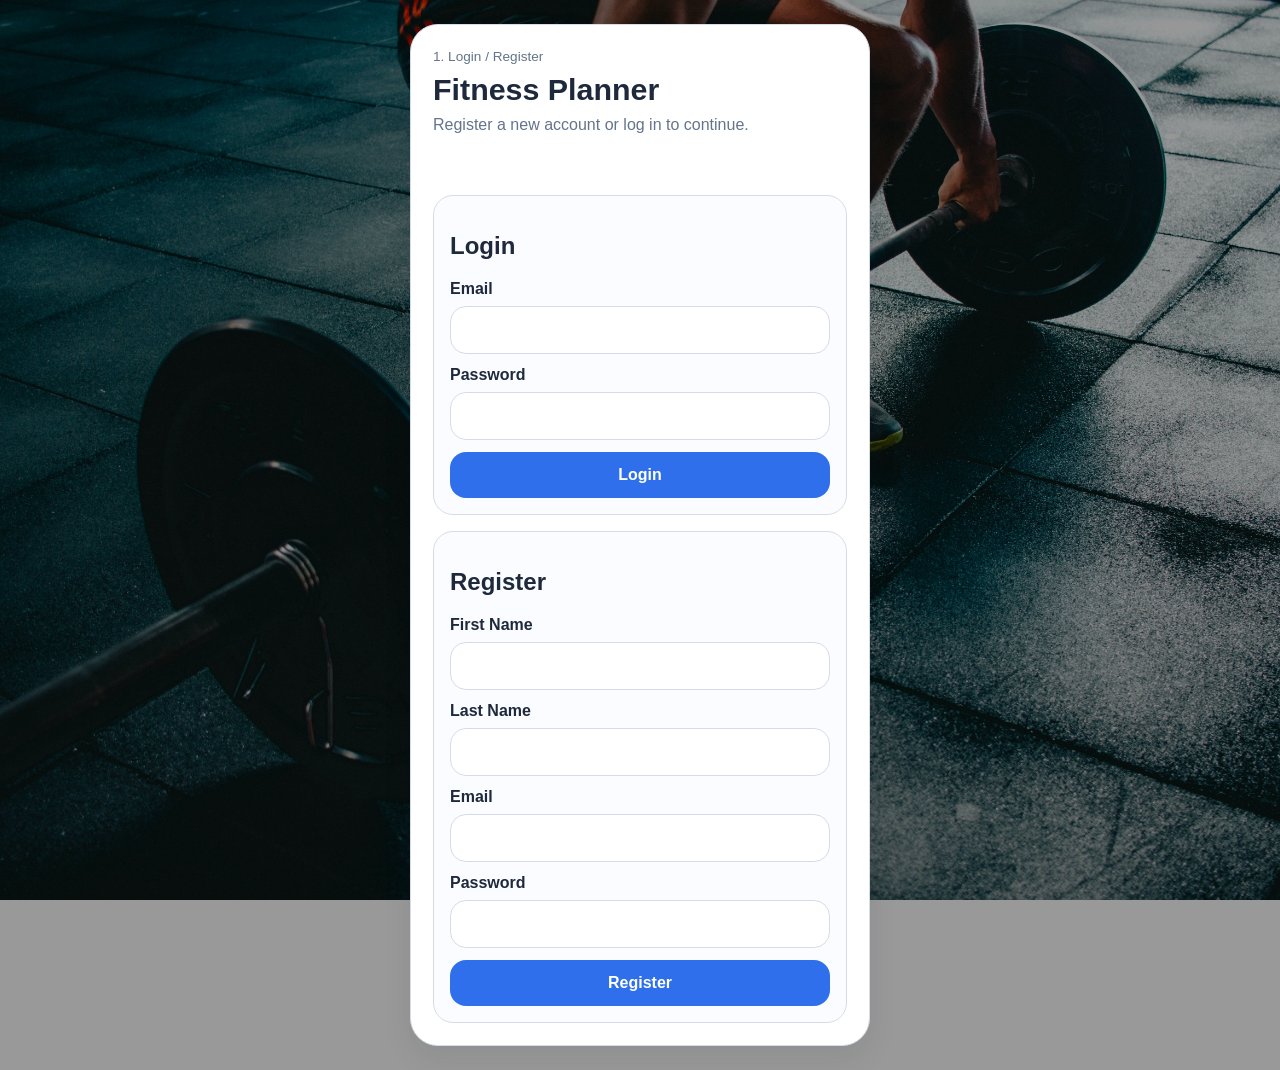
==== balance-frontend/event-entries.html @ 250fc9c7 "Added entries page and modified dashboard." ====
<!DOCTYPE html>
<html lang="en">
<head>
  <meta charset="UTF-8" />
  <meta name="viewport" content="width=device-width, initial-scale=1.0" />
  <title>BALANCE - Event Entries</title>
  <link rel="stylesheet" href="./css/styles.css" />
</head>
<body>
  <main class="app-shell">
    <section class="screen-card">
      <div class="screen-header">
        <div class="topbar">
          <button id="logoutBtn" type="button">Logout</button>
        </div>
        <h1>Events</h1>
        <p>View and manage events for the selected date.</p>
      </div>

      <div id="statusMessage" class="success-box" style="display:none;"></div>

      <div class="compact-bar">
        <div>
          <label for="selectedDateDisplay">Selected Date</label>
          <input id="selectedDateDisplay" type="text" readonly />
        </div>
      </div>

      <section class="info-card">
        <table class="entry-table equal-columns">
          <thead>
            <tr>
              <th>Title</th>
              <th>Type</th>
              <th>Stress</th>
              <th>Actions</th>
            </tr>
          </thead>
          <tbody id="eventTableBody">
            <tr>
              <td colspan="4">Loading...</td>
            </tr>
          </tbody>
        </table>
      </section>

      <div class="toolbar equal-actions">
        <a class="button-link btn-outline-link" href="./dashboard.html">Back to Dashboard</a>
        <a class="button-link" id="newLogBtn" href="./events.html?returnTo=event-entries">New Log</a>
      </div>
    </section>
  </main>

  <script type="module" src="./js/event-entries.js"></script>
</body>
</html>
---- balance-frontend/css/styles.css ----
* { box-sizing: border-box; }
:root {
  --bg: #eef2f8; --card: #ffffff; --text: #1e293b; --muted: #64748b; --border: #d6dce7;
  --primary: #2f6feb; --secondary: #52637d; --soft: #edf4ff; --success: #dff6e7;
  --warning: #fff1d6; --danger: #fee2e2; --shadow: 0 12px 30px rgba(15, 23, 42, 0.08);
}
body {
  margin: 0;
  font-family: Arial, Helvetica, sans-serif;
  background:
    linear-gradient(rgba(0,0,0,0.4), rgba(0,0,0,0.4)),
    url("../images/bg.jpg") no-repeat center center fixed;
  background-size: cover;
  color: var(--text);
}
.app-shell { min-height: 100vh; padding: 24px 16px; display: flex; justify-content: center; align-items: flex-start; }
.screen-card { width: 100%; max-width: 460px; background: var(--card); border: 1px solid var(--border); border-radius: 28px; box-shadow: var(--shadow); padding: 22px; }
.screen-header { margin-bottom: 18px; }
.screen-step { display: inline-block; font-size: 0.85rem; color: var(--muted); margin-bottom: 8px; }
.screen-header h1 { margin: 0 0 6px; font-size: 1.9rem; }
.screen-header p { margin: 0; color: var(--muted); line-height: 1.5; }
.form-stack { display: grid; gap: 12px; margin-top: 16px; }
.grid-two { display: grid; grid-template-columns: 1fr 1fr; gap: 12px; }
label { display: block; font-weight: bold; margin-bottom: 8px; }
input, textarea, select, button, .button-link {
  width: 100%;
  font-size: 1rem;
  border-radius: 16px;
}
input, textarea, select {
  border: 1px solid var(--border);
  padding: 14px;
  background: #fff;
  color: var(--text);
}
input, textarea { border: 1px solid var(--border); padding: 14px; background: #fff; }
textarea { min-height: 84px; resize: vertical; }
button, .button-link { border: none; padding: 14px 16px; cursor: pointer; font-weight: bold; background: var(--primary); color: #fff; text-align: center; text-decoration: none; display: inline-flex; justify-content: center; align-items: center; }
.btn-secondary, .btn-secondary-link { background: var(--secondary); }
.btn-outline-link { background: #fff; color: var(--text); border: 1px solid var(--border); }
.toolbar { display: flex; gap: 12px; margin-top: 16px; flex-wrap: wrap; }
.split-links > * { flex: 1; }
.status { margin-top: 14px; color: var(--muted); min-height: 24px; }
.mini-panel, .info-card { margin-top: 16px; background: #fbfcff; border: 1px solid var(--border); border-radius: 20px; padding: 16px; }
.accent-card { background: var(--soft); }
.list-cards { display: grid; gap: 10px; margin-top: 12px; }
.list-card { padding: 12px; border-radius: 16px; border: 1px solid var(--border); background: #fff; }
.empty-state { color: var(--muted); }
.badge { display: inline-flex; padding: 8px 14px; border-radius: 999px; font-weight: bold; }
.badge-low { background: var(--success); }
.badge-medium { background: var(--warning); }
.badge-high { background: var(--danger); }
.info-body { color: var(--text); line-height: 1.6; }
.compact-bar { display: grid; grid-template-columns: 1fr 1fr auto; gap: 10px; align-items: end; }
.stats-row { display: grid; grid-template-columns: 1fr 1fr; gap: 10px; }
.mini-stat { background: #fff; border: 1px solid var(--border); border-radius: 16px; padding: 12px; }
.mini-stat span { display: block; font-size: 0.9rem; color: var(--muted); margin-bottom: 6px; }
.mini-stat strong { font-size: 1.4rem; }
.icon-choice-row, .chip-row { display: flex; gap: 10px; flex-wrap: wrap; }
.icon-pill, .chip { padding: 10px 14px; border-radius: 999px; background: #fff; border: 1px solid var(--border); font-weight: bold; }
.chart-row { display: grid; gap: 12px; }
.bar-group span { display: block; margin-bottom: 6px; color: var(--muted); }
.bar-fill { height: 18px; border-radius: 999px; background: linear-gradient(90deg, #f59e0b, #f97316); width: 10%; }
.bar-fill.alt { background: linear-gradient(90deg, #3b82f6, #2563eb); }
.bar-fill.soft { background: linear-gradient(90deg, #10b981, #22c55e); }
.topbar {
  display: flex;
  justify-content: space-between;
  align-items: center;
}

/* Logout button */
.logout-btn {
  font-size: 20px;
  background: transparent;
  border: none;
  cursor: pointer;
  color: #64748b;
  transition: transform 0.15s ease, color 0.15s ease;
  position: relative;
}

/* Hover effect */
.logout-btn:hover {
  color: #ef4444;
  transform: scale(1.15);
}

/* Tooltip text */
.logout-btn::after {
  content: "Logout";
  position: absolute;
  top: 120%;
  right: 0;
  background: #111827;
  color: #fff;
  padding: 4px 8px;
  font-size: 12px;
  border-radius: 4px;
  opacity: 0;
  pointer-events: none;
  transition: opacity 0.2s ease;
  white-space: nowrap;
}
.equal-actions {
  display: flex;
  gap: 12px;
}

.equal-actions > * {
  flex: 1;
}

.split-links {
  display: flex;
  gap: 12px;
}

.split-links > * {
  width: 100%;
}

.entry-table.equal-columns {
  width: 100%;
  table-layout: fixed;
}

.entry-table.equal-columns th,
.entry-table.equal-columns td {
  width: auto;
  text-align: center;
  vertical-align: middle;
}

.entry-table.equal-columns th {
  white-space: nowrap;
}

.action-cell {
  display: flex;
  justify-content: center;
  align-items: center;
  gap: 10px;
}

.icon-btn {
  border: none;
  background-color: #2563eb; /* blue */
  color: white;
  cursor: pointer;
  font-size: 0.9rem;
  padding: 6px 10px;
  border-radius: 6px;
  display: inline-flex;
  align-items: center;
  justify-content: center;
  min-width: 32px;
  height: 32px;
}

.icon-btn:hover {
  background-color: #1d4ed8; /* darker blue */
  transform: scale(1.05);
}

.button-link,
.toolbar button {
  display: inline-flex;
  align-items: center;
  justify-content: center;
  text-align: center;
}

@media (max-width: 640px) {
  .equal-actions {
    flex-direction: row;
  }

  .equal-actions > * {
    flex: 1;
    min-width: 0;
  }
}
/* Show tooltip on hover */
.logout-btn:hover::after {
  opacity: 1;
}
@media (max-width: 520px) {
  .compact-bar, .grid-two, .stats-row { grid-template-columns: 1fr; }
}
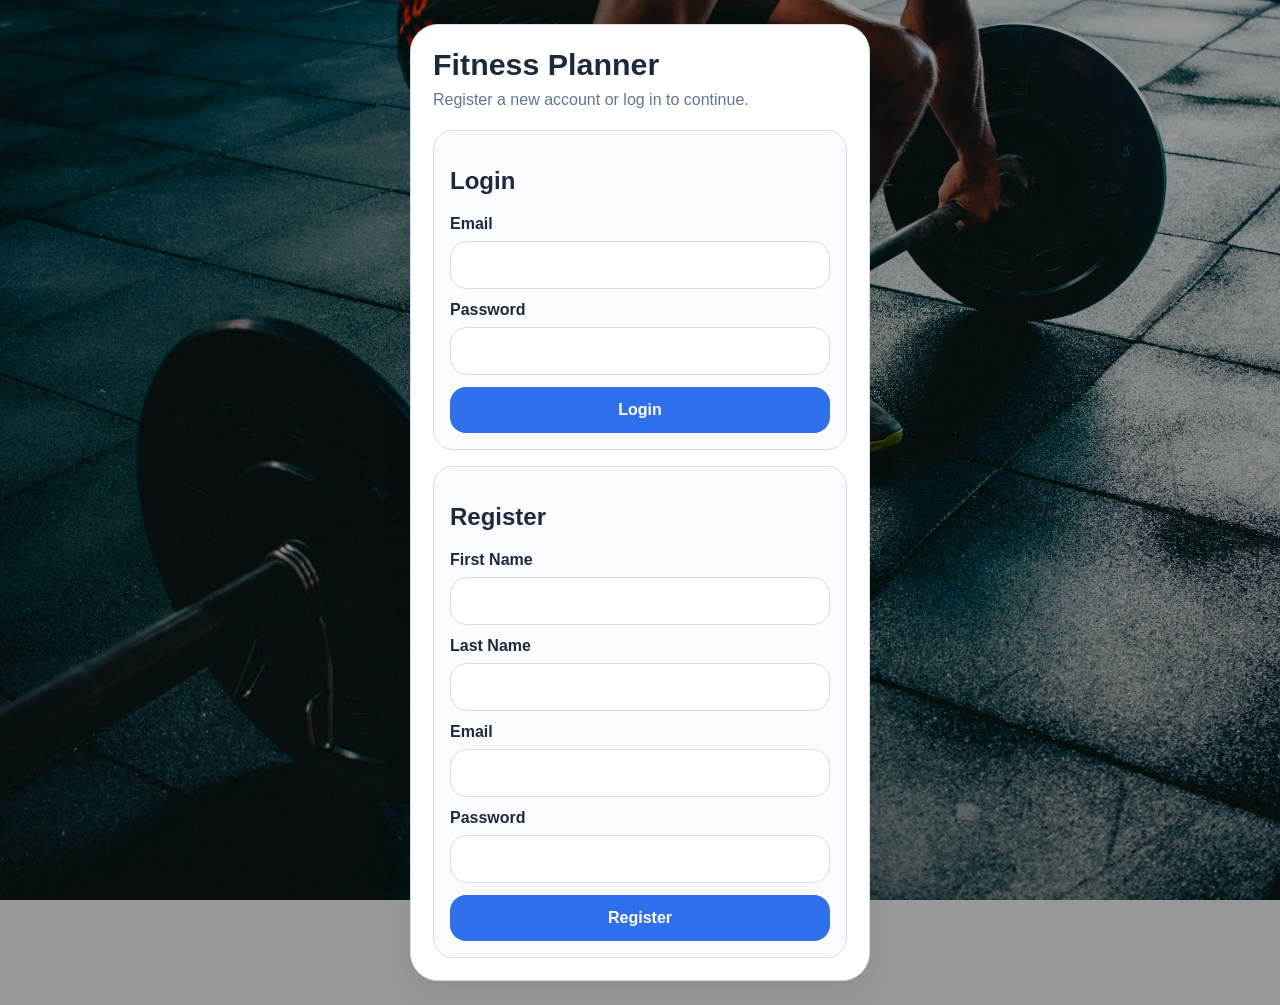
==== commit 02990a4e: "UI cleanups added" ====
--- a/balance-frontend/event-entries.html
+++ b/balance-frontend/event-entries.html
@@ -10,9 +10,6 @@
   <main class="app-shell">
     <section class="screen-card">
       <div class="screen-header">
-        <div class="topbar">
-          <button id="logoutBtn" type="button">Logout</button>
-        </div>
         <h1>Events</h1>
         <p>View and manage events for the selected date.</p>
       </div>
--- a/balance-frontend/css/styles.css
+++ b/balance-frontend/css/styles.css
@@ -170,6 +170,497 @@
   justify-content: center;
   text-align: center;
 }
+.summary-bullets {
+  white-space: pre-line;
+  line-height: 1.7;
+}
+
+.status-banner {
+  margin: 0 0 1rem;
+  padding: 0.85rem 1rem;
+  border-radius: 10px;
+  font-weight: 600;
+}
+
+.status-info {
+  background: #fff7cc;
+  color: #7a5d00;
+}
+
+.status-success {
+  background: #dff6e5;
+  color: #1f6b3b;
+}
+
+.status-error {
+  background: #fde2e1;
+  color: #a12622;
+}
+
+.compact-bar-single {
+  grid-template-columns: 1fr;
+}
+
+.card-heading-row {
+  display: flex;
+  align-items: center;
+  justify-content: space-between;
+  gap: 12px;
+}
+
+.section-tag {
+  display: inline-flex;
+  align-items: center;
+  justify-content: center;
+  padding: 6px 10px;
+  border-radius: 999px;
+  background: #e8f0ff;
+  color: #2f6feb;
+  font-size: 0.78rem;
+  font-weight: 700;
+}
+
+.plan-block {
+  margin-top: 14px;
+}
+
+.plan-label {
+  font-size: 0.9rem;
+  font-weight: 700;
+  color: var(--muted);
+  margin-bottom: 8px;
+}
+
+.plan-bullets {
+  white-space: pre-line;
+  line-height: 1.7;
+}
+
+.completed-block {
+  border-top: 1px solid var(--border);
+  padding-top: 14px;
+  margin-top: 16px;
+}
+
+.completed-list {
+  list-style: none;
+  padding: 0;
+  margin: 0;
+  display: grid;
+  gap: 10px;
+}
+
+.completed-list li {
+  border: 1px solid var(--border);
+  background: #fff;
+  border-radius: 14px;
+  padding: 10px 12px;
+}
+
+.completed-item {
+  display: flex;
+  align-items: flex-start;
+  justify-content: space-between;
+  gap: 12px;
+}
+
+.completed-item-main {
+  display: flex;
+  flex-direction: column;
+  gap: 4px;
+}
+
+.completed-item-title {
+  font-weight: 700;
+  color: var(--text);
+}
+
+.completed-item-meta {
+  font-size: 0.86rem;
+  color: var(--muted);
+}
+
+.completed-badge {
+  display: inline-flex;
+  align-items: center;
+  justify-content: center;
+  white-space: nowrap;
+  padding: 6px 10px;
+  border-radius: 999px;
+  background: #dff6e7;
+  color: #1f6b3b;
+  font-size: 0.75rem;
+  font-weight: 700;
+}
+.dashboard-top-row {
+  display: grid;
+  grid-template-columns: 1fr 1fr;
+  gap: 16px;
+  margin-top: 16px;
+}
+
+.top-info-card {
+  margin-top: 0;
+}
+
+.top-info-card h2 {
+  margin: 0 0 12px;
+}
+
+.top-info-card label {
+  margin-bottom: 8px;
+}
+
+.top-info-card .badge {
+  margin-top: 4px;
+}
+
+.card-header-row {
+  display: flex;
+  justify-content: space-between;
+  align-items: flex-start;
+  gap: 12px;
+  margin-bottom: 16px;
+}
+
+.card-header-row h2 {
+  margin: 0;
+}
+
+.card-header-actions {
+  display: flex;
+  align-items: center;
+  gap: 8px;
+  position: relative;
+}
+
+.adaptive-chip {
+  background: #e8f0ff;
+  color: #2f6feb;
+}
+
+.guidance-section {
+  display: grid;
+  gap: 10px;
+}
+
+.guidance-label {
+  font-weight: 700;
+  color: var(--muted);
+}
+
+.history-toggle {
+  width: 38px;
+  height: 38px;
+  border: 1px solid var(--border);
+  background: #fff;
+  color: var(--text);
+  border-radius: 12px;
+  font-size: 1.05rem;
+  display: inline-flex;
+  align-items: center;
+  justify-content: center;
+  cursor: pointer;
+  padding: 0;
+}
+
+.history-toggle:hover {
+  background: #f8fbff;
+}
+
+.completed-popover {
+  display: none;
+  margin-top: 12px;
+  border: 1px solid var(--border);
+  border-radius: 16px;
+  background: #fff;
+  padding: 12px;
+}
+
+.completed-popover.open {
+  display: block;
+}
+
+.completed-popover-title {
+  font-weight: 700;
+  margin-bottom: 10px;
+  color: var(--text);
+}
+
+.completed-mini-list {
+  list-style: none;
+  margin: 0;
+  padding: 0;
+  display: grid;
+  gap: 8px;
+}
+
+.completed-mini-item {
+  display: flex;
+  justify-content: space-between;
+  align-items: center;
+  gap: 10px;
+  border: 1px solid var(--border);
+  border-radius: 12px;
+  padding: 10px 12px;
+  background: #fbfcff;
+}
+
+.completed-mini-name {
+  font-weight: 600;
+  color: var(--text);
+}
+
+.completed-mini-meta {
+  font-size: 0.9rem;
+  color: var(--muted);
+  white-space: nowrap;
+}
+
+.empty-state-cell {
+  text-align: center;
+  padding: 14px;
+}
+
+.profile-topbar {
+  display: flex;
+  justify-content: flex-end;
+  align-items: center;
+}
+
+.profile-icon-btn {
+  width: 44px;
+  height: 44px;
+  border: none;
+  border-radius: 50%;
+  background: #e8f0ff;
+  color: #1d4ed8;
+  font-size: 1.3rem;
+  cursor: pointer;
+  display: inline-flex;
+  align-items: center;
+  justify-content: center;
+  padding: 0;
+  transition: transform 0.15s ease, background 0.15s ease;
+}
+
+.profile-icon-btn:hover {
+  background: #dbeafe;
+  transform: scale(1.05);
+}
+
+.profile-overlay {
+  position: fixed;
+  inset: 0;
+  background: rgba(15, 23, 42, 0.45);
+  display: flex;
+  align-items: flex-start;
+  justify-content: center;
+  padding: 40px 16px;
+  z-index: 1000;
+}
+
+.profile-modal {
+  width: 100%;
+  max-width: 420px;
+  background: #ffffff;
+  border-radius: 24px;
+  border: 1px solid var(--border);
+  box-shadow: 0 20px 50px rgba(15, 23, 42, 0.18);
+  padding: 20px;
+  animation: profileModalIn 0.18s ease;
+}
+
+@keyframes profileModalIn {
+  from {
+    opacity: 0;
+    transform: translateY(-8px);
+  }
+  to {
+    opacity: 1;
+    transform: translateY(0);
+  }
+}
+
+.profile-modal-header {
+  display: flex;
+  align-items: center;
+  justify-content: space-between;
+  margin-bottom: 16px;
+}
+
+.profile-modal-header h2 {
+  margin: 0;
+  font-size: 1.4rem;
+}
+
+.profile-close-btn {
+  width: 38px;
+  height: 38px;
+  border: none;
+  border-radius: 50%;
+  background: #f1f5f9;
+  color: #334155;
+  font-size: 1rem;
+  cursor: pointer;
+  display: inline-flex;
+  align-items: center;
+  justify-content: center;
+  padding: 0;
+}
+
+.profile-close-btn:hover {
+  background: #e2e8f0;
+}
+
+.profile-menu-list {
+  display: grid;
+  gap: 10px;
+}
+
+.profile-menu-item {
+  width: 100%;
+  border: 1px solid var(--border);
+  background: #f8fbff;
+  color: var(--text);
+  border-radius: 16px;
+  padding: 14px 16px;
+  text-align: left;
+  font-weight: 700;
+  cursor: pointer;
+}
+
+.profile-menu-item:hover {
+  background: #edf4ff;
+}
+
+.danger-item {
+  color: #b91c1c;
+  background: #fef2f2;
+  border-color: #fecaca;
+}
+
+.profile-form {
+  margin-top: 18px;
+  display: grid;
+  gap: 12px;
+  border-top: 1px solid var(--border);
+  padding-top: 16px;
+}
+
+.profile-form h3 {
+  margin: 0;
+  font-size: 1.1rem;
+}
+
+.profile-form-note {
+  margin: 0;
+  color: var(--muted);
+  line-height: 1.5;
+}
+
+.profile-panel-message {
+  margin-top: 16px;
+  padding: 12px 14px;
+  border-radius: 14px;
+  font-weight: 600;
+}
+
+.profile-panel-message.success {
+  background: #dff6e5;
+  color: #1f6b3b;
+}
+
+.profile-panel-message.error {
+  background: #fde2e1;
+  color: #a12622;
+}
+
+.hidden {
+  display: none !important;
+}
+
+.dashboard-loading-overlay {
+  position: fixed;
+  inset: 0;
+  background: rgba(255, 255, 255, 0.28);
+  backdrop-filter: blur(10px);
+  -webkit-backdrop-filter: blur(10px);
+  display: flex;
+  align-items: center;
+  justify-content: center;
+  z-index: 2000;
+  transition: opacity 0.25s ease, visibility 0.25s ease;
+}
+
+.dashboard-loading-overlay.hidden {
+  opacity: 0;
+  visibility: hidden;
+  pointer-events: none;
+}
+
+.dashboard-loading-box {
+  min-width: 220px;
+  padding: 22px 26px;
+  border-radius: 22px;
+  background: rgba(255, 255, 255, 0.96);
+  border: 1px solid rgba(214, 220, 231, 0.95);
+  box-shadow: 0 18px 40px rgba(15, 23, 42, 0.14);
+  display: flex;
+  flex-direction: column;
+  align-items: center;
+  gap: 14px;
+}
+
+.dashboard-loading-spinner {
+  width: 42px;
+  height: 42px;
+  border-radius: 50%;
+  border: 4px solid #dbe7ff;
+  border-top-color: #2f6feb;
+  animation: dashboardSpin 0.8s linear infinite;
+}
+
+.dashboard-loading-text {
+  font-size: 1rem;
+  font-weight: 700;
+  color: #1e293b;
+  text-align: center;
+}
+.dashboard-loading-state {
+  width: 100%;
+  max-width: 460px;
+  min-height: 320px;
+  display: flex;
+  align-items: center;
+  justify-content: center;
+}
+
+.dashboard-loading-state.hidden {
+  display: none;
+}
+
+.dashboard-card-hidden {
+  display: none;
+}
+
+@keyframes dashboardSpin {
+  to {
+    transform: rotate(360deg);
+  }
+}
+
+@media (max-width: 520px) {
+  .card-heading-row {
+    flex-direction: column;
+    align-items: flex-start;
+  }
+
+  .completed-item {
+    flex-direction: column;
+    align-items: flex-start;
+  }
+}
 
 @media (max-width: 640px) {
   .equal-actions {
